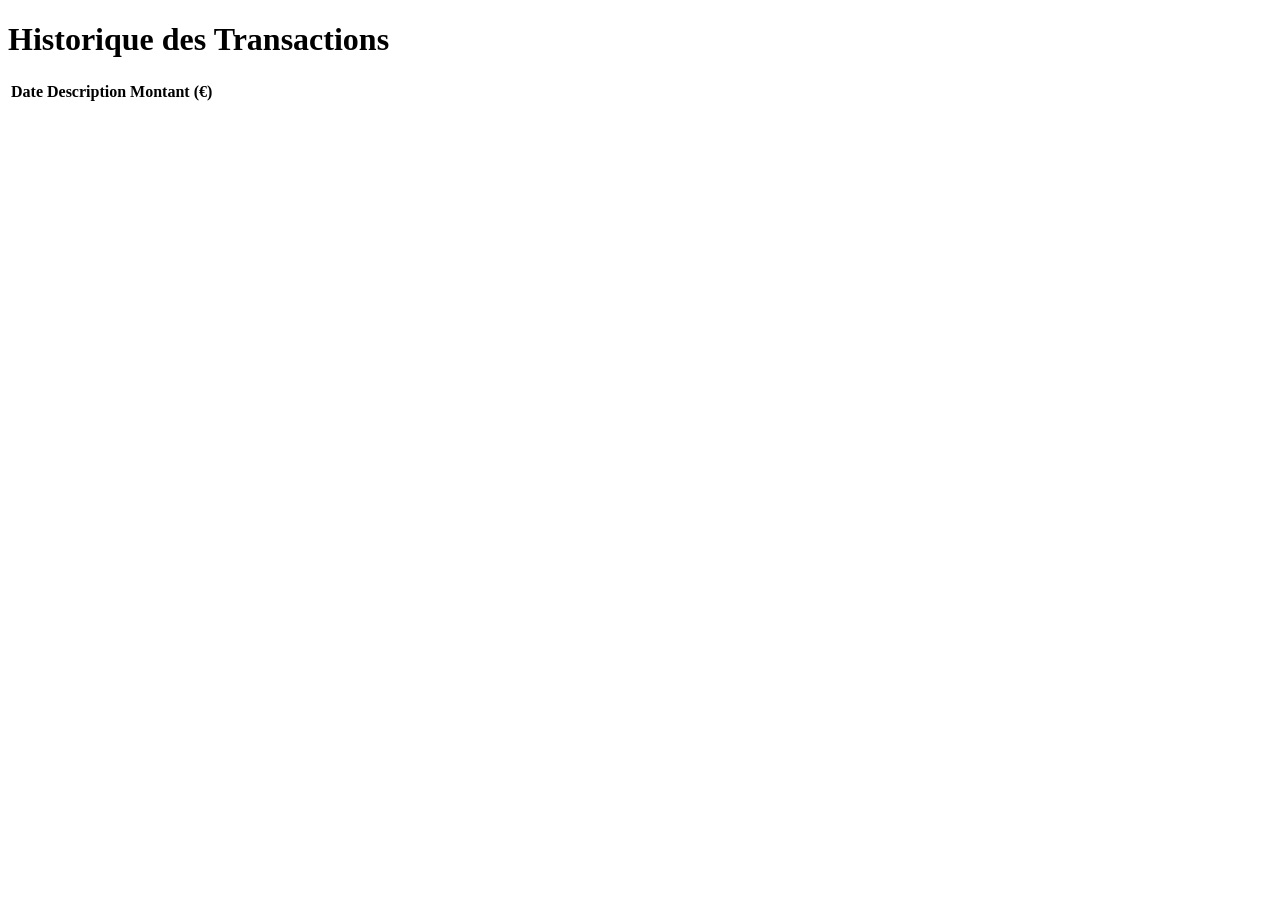
==== index.html @ 86a44eef "Create index.html" ====
<!DOCTYPE html>
<html lang="fr">
<head>
    <meta charset="UTF-8">
    <title>HelloAnto - ma banque personnel en ligne</title>
    <link rel="stylesheet" href="style.css">
</head>
<body>
    <h1>Historique des Transactions</h1>
    <table id="transaction-table">
        <thead>
            <tr>
                <th>Date</th>
                <th>Description</th>
                <th>Montant (€)</th>
            </tr>
        </thead>
        <tbody id="table-body"></tbody>
    </table>
    <script src="script.js"></script>
</body>
</html>
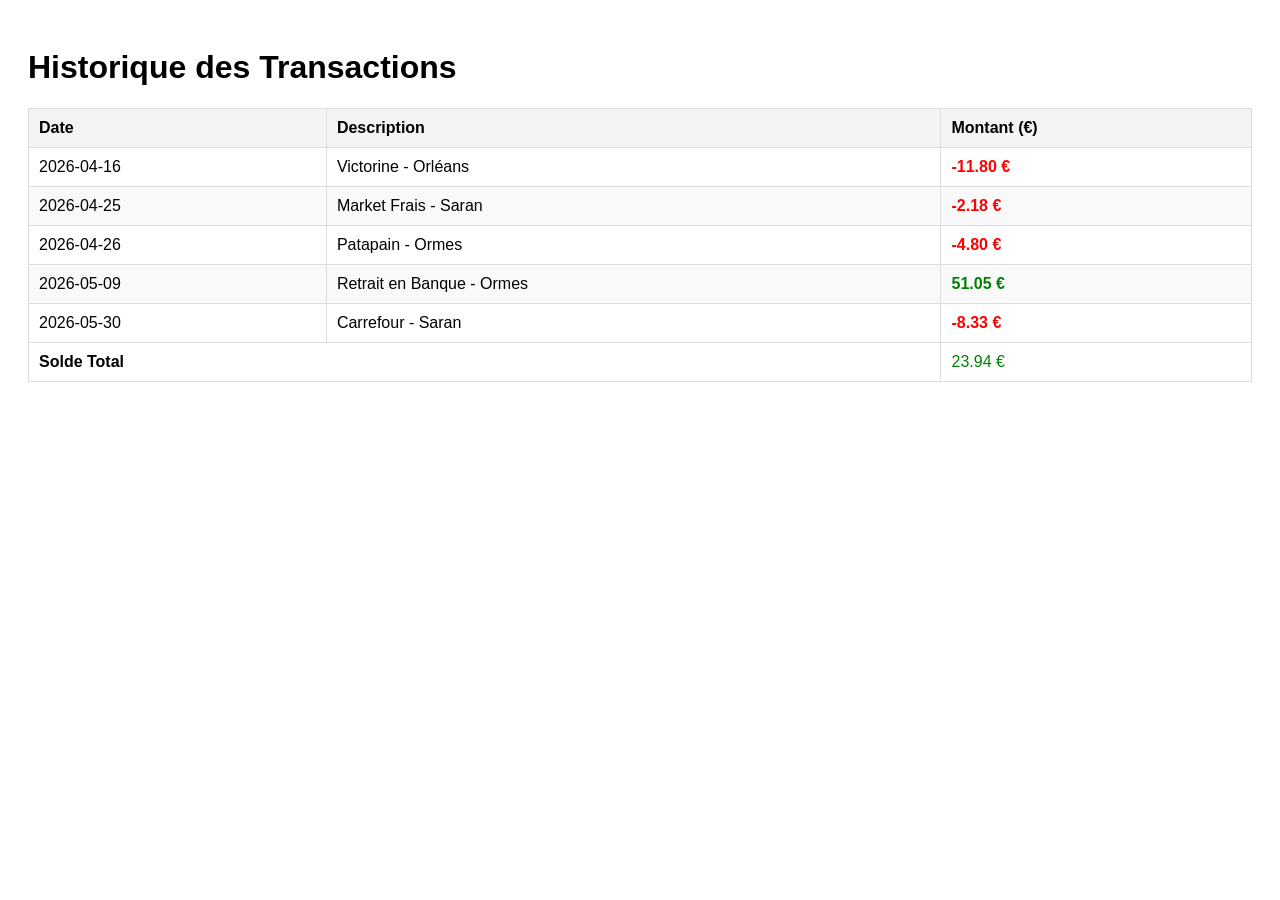
==== commit 259e0072: "Update index.html" ====
--- a/index.html
+++ b/index.html
@@ -2,11 +2,12 @@
 <html lang="fr">
 <head>
     <meta charset="UTF-8">
-    <title>HelloAnto - ma banque personnel en ligne</title>
+    <title>HelloAnto - ma banque personnelle en ligne</title>
     <link rel="stylesheet" href="style.css">
 </head>
 <body>
     <h1>Historique des Transactions</h1>
+    
     <table id="transaction-table">
         <thead>
             <tr>
@@ -15,8 +16,16 @@
                 <th>Montant (€)</th>
             </tr>
         </thead>
-        <tbody id="table-body"></tbody>
+        <tbody id="table-body">
+            </tbody>
+        <tfoot>
+            <tr id="total-row">
+                <td colspan="2"><strong>Solde Total</strong></td>
+                <td id="total-balance">0.00 €</td>
+            </tr>
+        </tfoot>
     </table>
+
     <script src="script.js"></script>
 </body>
 </html>
--- a/style.css
+++ b/style.css
@@ -0,0 +1,14 @@
+body { font-family: sans-serif; padding: 20px; }
+table { width: 100%; border-collapse: collapse; margin-top: 20px; }
+th, td { border: 1px solid #ddd; padding: 12px; text-align: left; }
+th { background-color: #f4f4f4; }
+tr:nth-child(even) { background-color: #f9f9f9; }
+.text-red { color: red; font-weight: bold; }
+.text-green { color: green; font-weight: bold; }
+
+/* Amélioration du design du tableau */
+#transaction-table { width: 100%; border-collapse: collapse; }
+#transaction-table th, #transaction-table td { 
+    border: 1px solid #ddd; 
+    padding: 10px; 
+}
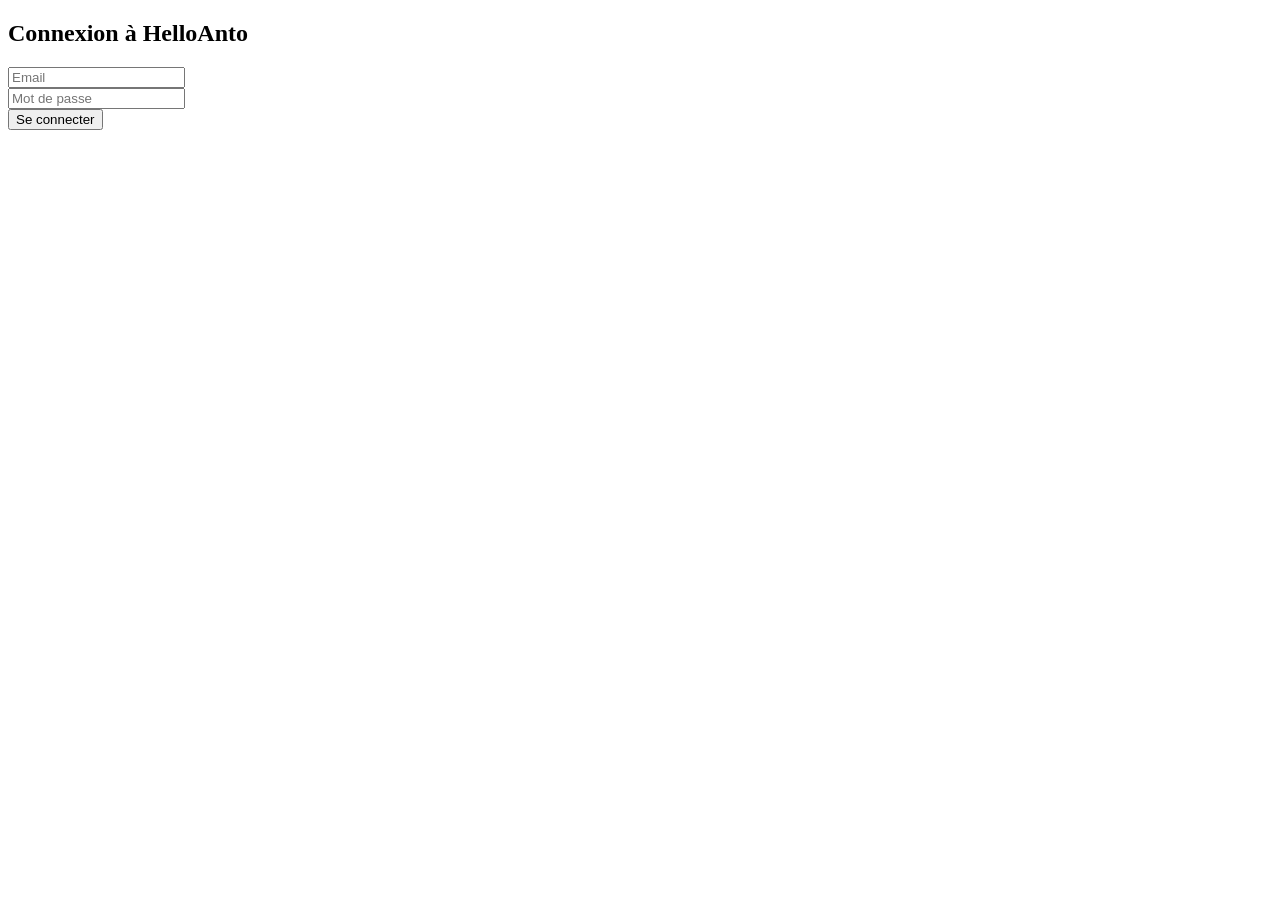
==== commit 19317fe1: "Update index.html" ====
--- a/index.html
+++ b/index.html
@@ -2,30 +2,25 @@
 <html lang="fr">
 <head>
     <meta charset="UTF-8">
-    <title>HelloAnto - ma banque personnelle en ligne</title>
-    <link rel="stylesheet" href="style.css">
+    <title>Connexion - HelloAnto</title>
 </head>
 <body>
-    <h1>Historique des Transactions</h1>
-    
-    <table id="transaction-table">
-        <thead>
-            <tr>
-                <th>Date</th>
-                <th>Description</th>
-                <th>Montant (€)</th>
-            </tr>
-        </thead>
-        <tbody id="table-body">
-            </tbody>
-        <tfoot>
-            <tr id="total-row">
-                <td colspan="2"><strong>Solde Total</strong></td>
-                <td id="total-balance">0.00 €</td>
-            </tr>
-        </tfoot>
-    </table>
+    <h2>Connexion à HelloAnto</h2>
+    <input type="email" id="email" placeholder="Email"><br>
+    <input type="password" id="pass" placeholder="Mot de passe"><br>
+    <button onclick="login()">Se connecter</button>
+    <p id="msg"></p>
 
-    <script src="script.js"></script>
+    <script>
+        function login() {
+            const email = document.getElementById('email').value;
+            const pass = document.getElementById('pass').value;
+            if(email === 'antoinengn45@gmail.com' && pass === 'antoine21') {
+                window.location.href = 'dashboard.html';
+            } else {
+                document.getElementById('msg').innerText = "Identifiants incorrects";
+            }
+        }
+    </script>
 </body>
 </html>
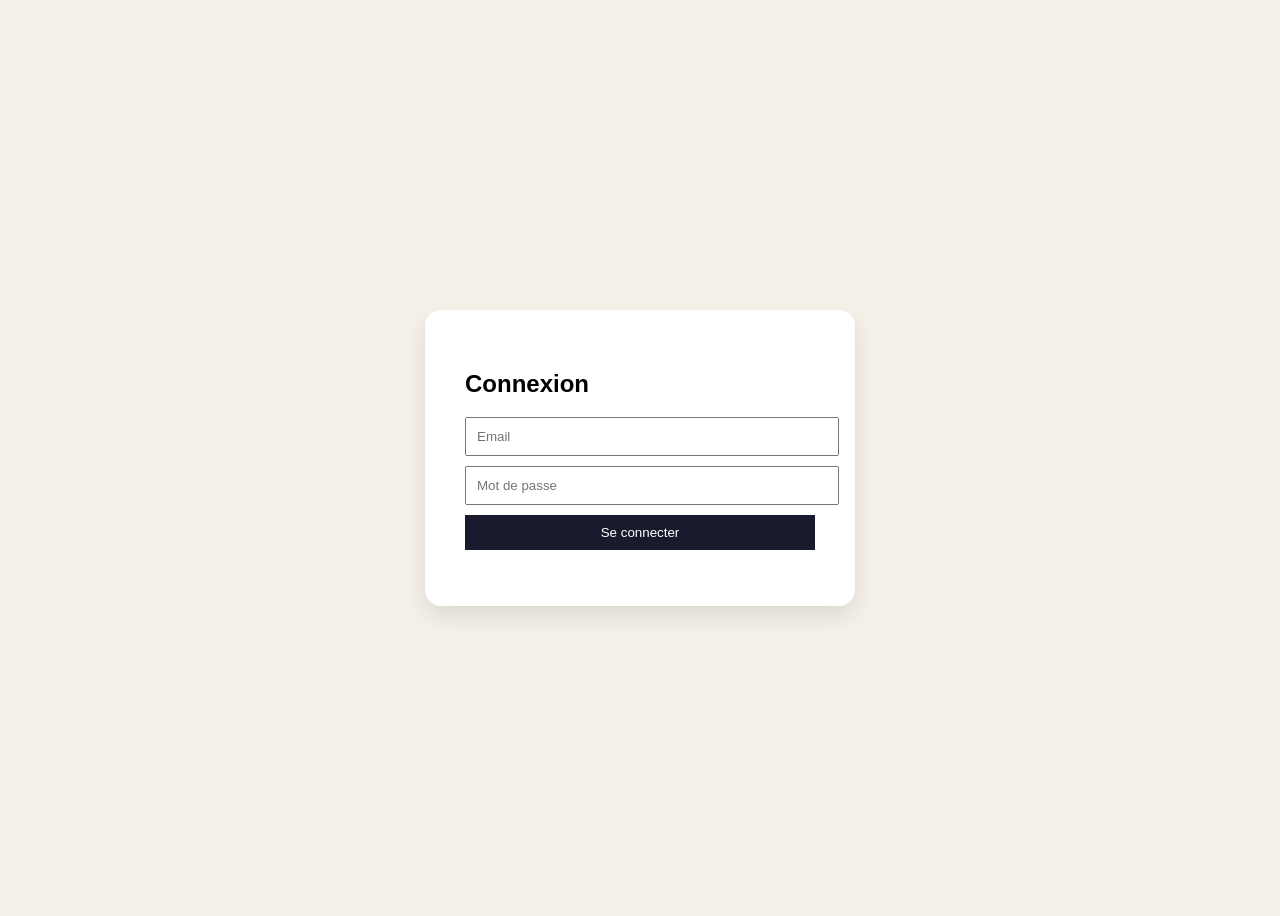
==== commit 06e04719: "Create index.html" ====
--- a/index.html
+++ b/index.html
@@ -1,26 +1,33 @@
 <!DOCTYPE html>
 <html lang="fr">
 <head>
-    <meta charset="UTF-8">
-    <title>Connexion - HelloAnto</title>
+  <meta charset="UTF-8">
+  <title>HelloAnto — Connexion</title>
+  <style>
+    body { min-height: 100vh; display: grid; place-items: center; background: #f5f0e8; font-family: sans-serif; }
+    .card { background: white; padding: 40px; border-radius: 16px; box-shadow: 0 10px 25px rgba(0,0,0,0.1); width: 350px; }
+    input { display: block; width: 100%; margin: 10px 0; padding: 10px; }
+    button { width: 100%; padding: 10px; background: #1a1a2e; color: white; border: none; cursor: pointer; }
+  </style>
 </head>
 <body>
-    <h2>Connexion à HelloAnto</h2>
-    <input type="email" id="email" placeholder="Email"><br>
-    <input type="password" id="pass" placeholder="Mot de passe"><br>
+  <div class="card">
+    <h2>Connexion</h2>
+    <input type="email" id="email" placeholder="Email">
+    <input type="password" id="pass" placeholder="Mot de passe">
     <button onclick="login()">Se connecter</button>
     <p id="msg"></p>
-
-    <script>
-        function login() {
-            const email = document.getElementById('email').value;
-            const pass = document.getElementById('pass').value;
-            if(email === 'antoinengn45@gmail.com' && pass === 'antoine21') {
-                window.location.href = 'dashboard.html';
-            } else {
-                document.getElementById('msg').innerText = "Identifiants incorrects";
-            }
-        }
-    </script>
+  </div>
+  <script>
+    function login() {
+      if(document.getElementById('email').value === 'antoinengn45@gmail.com' && 
+         document.getElementById('pass').value === 'antoine21') {
+        sessionStorage.setItem('isLoggedIn', 'true');
+        window.location.href = 'dashboard.html';
+      } else {
+        document.getElementById('msg').textContent = "Identifiants incorrects";
+      }
+    }
+  </script>
 </body>
 </html>
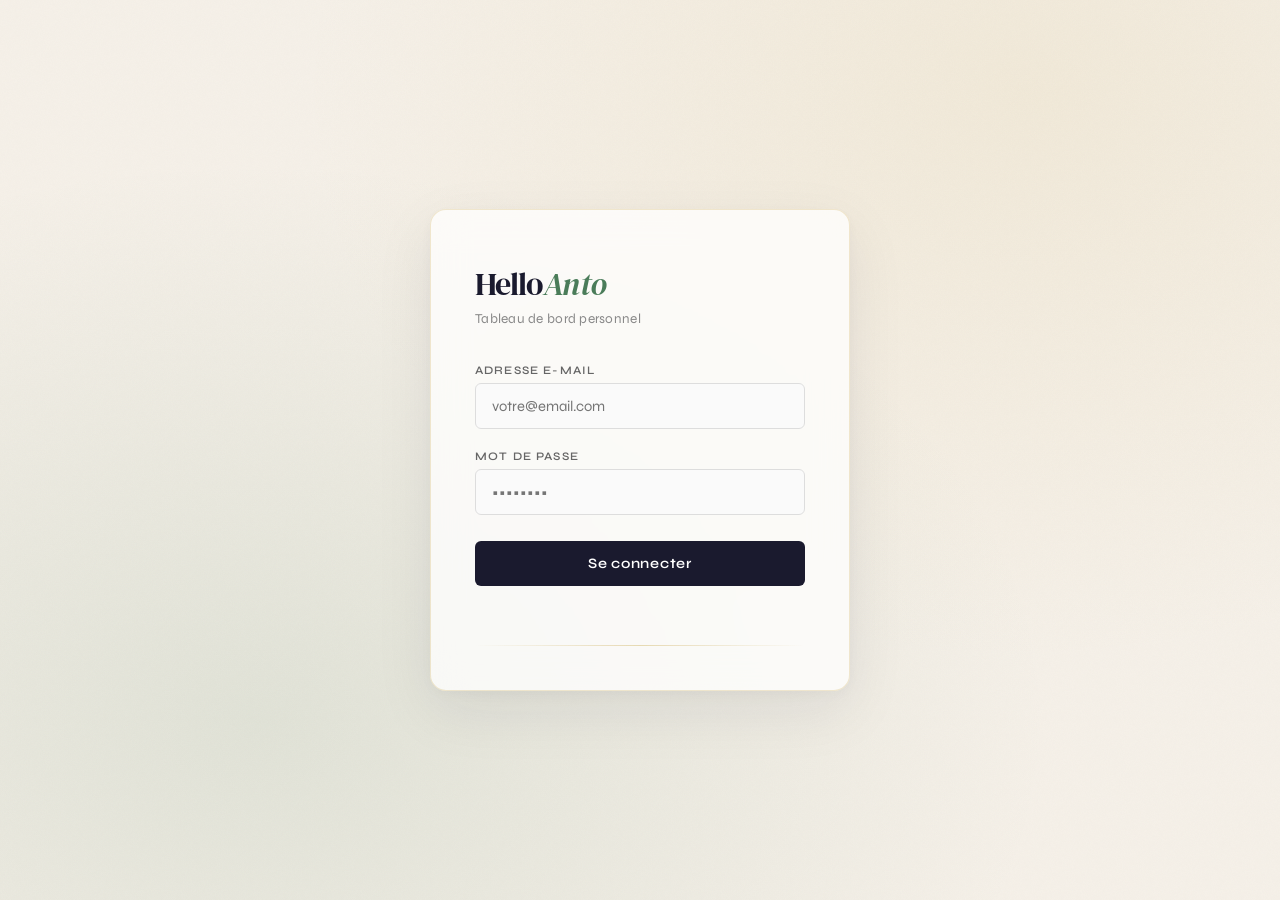
==== commit 95a824fd: "Update index.html" ====
--- a/index.html
+++ b/index.html
@@ -2,31 +2,697 @@
 <html lang="fr">
 <head>
   <meta charset="UTF-8">
-  <title>HelloAnto — Connexion</title>
+  <meta name="viewport" content="width=device-width, initial-scale=1.0">
+  <title>HelloAnto</title>
+  <link rel="preconnect" href="https://fonts.googleapis.com">
+  <link href="https://fonts.googleapis.com/css2?family=Syne:wght@400;500;600;700;800&family=DM+Serif+Display:ital@0;1&family=IBM+Plex+Mono:wght@400;500&display=swap" rel="stylesheet">
   <style>
-    body { min-height: 100vh; display: grid; place-items: center; background: #f5f0e8; font-family: sans-serif; }
-    .card { background: white; padding: 40px; border-radius: 16px; box-shadow: 0 10px 25px rgba(0,0,0,0.1); width: 350px; }
-    input { display: block; width: 100%; margin: 10px 0; padding: 10px; }
-    button { width: 100%; padding: 10px; background: #1a1a2e; color: white; border: none; cursor: pointer; }
+    /* ════════════════════════════════════════════
+       BASE
+    ════════════════════════════════════════════ */
+    *, *::before, *::after { box-sizing: border-box; margin: 0; padding: 0; }
+
+    :root {
+      /* Login */
+      --cream:      #f5f0e8;
+      --ink:        #1a1a2e;
+      --sage:       #4a7c59;
+      --gold-light: #c9a84c;
+      --error:      #c0392b;
+      /* Dashboard */
+      --bg:         #0f0f11;
+      --surface:    #17171b;
+      --surface-2:  #1e1e24;
+      --border:     rgba(255,255,255,.07);
+      --border-h:   rgba(255,255,255,.13);
+      --text:       #e8e8f0;
+      --muted:      #6b6b80;
+      --gold:       #d4a843;
+      --red:        #e05c5c;
+      --red-pale:   rgba(224,92,92,.10);
+      --green:      #4caf7d;
+      --green-pale: rgba(76,175,125,.10);
+      --radius:     10px;
+    }
+
+    body { font-family: 'Syne', sans-serif; }
+
+    /* ════════════════════════════════════════════
+       PAGES — affichage
+    ════════════════════════════════════════════ */
+    #page-login     { display: flex; }
+    #page-dashboard { display: none; }
+
+    /* ════════════════════════════════════════════
+       PAGE LOGIN
+    ════════════════════════════════════════════ */
+    #page-login {
+      min-height: 100vh;
+      align-items: center;
+      justify-content: center;
+      background-color: var(--cream);
+      background-image:
+        radial-gradient(ellipse at 20% 80%, rgba(74,124,89,.12) 0%, transparent 55%),
+        radial-gradient(ellipse at 80% 10%, rgba(201,168,76,.10) 0%, transparent 50%);
+      padding: 24px;
+    }
+    #page-login::before {
+      content: '';
+      position: fixed; inset: 0; pointer-events: none; z-index: 0;
+      background-image: url("data:image/svg+xml,%3Csvg viewBox='0 0 200 200' xmlns='http://www.w3.org/2000/svg'%3E%3Cfilter id='n'%3E%3CfeTurbulence type='fractalNoise' baseFrequency='.85' numOctaves='4' stitchTiles='stitch'/%3E%3C/filter%3E%3Crect width='100%25' height='100%25' filter='url(%23n)' opacity='.04'/%3E%3C/svg%3E");
+      background-size: 180px; opacity: .6;
+    }
+
+    .login-card {
+      position: relative; z-index: 1;
+      width: min(420px, 100%);
+      background: rgba(255,255,255,.75);
+      backdrop-filter: blur(18px);
+      border: 1px solid rgba(201,168,76,.25);
+      border-radius: 16px;
+      padding: 52px 44px 44px;
+      box-shadow: 0 20px 60px rgba(26,26,46,.08), 0 4px 16px rgba(26,26,46,.04);
+      animation: rise .55s cubic-bezier(.22,1,.36,1) both;
+    }
+    @keyframes rise {
+      from { opacity:0; transform: translateY(24px); }
+      to   { opacity:1; transform: translateY(0); }
+    }
+
+    .login-brand {
+      font-family: 'DM Serif Display', serif;
+      font-size: 2rem; color: var(--ink); letter-spacing: -.02em; margin-bottom: 4px;
+    }
+    .login-brand em { font-style: italic; color: var(--sage); }
+    .login-sub { font-size: .85rem; color: #888; font-weight: 400; margin-bottom: 36px; letter-spacing: .02em; }
+
+    .login-label {
+      display: block; font-family: 'Syne', sans-serif;
+      font-size: .72rem; font-weight: 600; letter-spacing: .1em;
+      text-transform: uppercase; color: #666; margin-bottom: 6px;
+    }
+    .login-input {
+      display: block; width: 100%; padding: 13px 16px;
+      border: 1.5px solid #ddd; border-radius: 6px;
+      font-family: 'Syne', sans-serif; font-size: .92rem;
+      background: #fafafa; color: var(--ink);
+      transition: border-color .2s, box-shadow .2s; outline: none; margin-bottom: 20px;
+    }
+    .login-input:focus {
+      border-color: var(--sage); box-shadow: 0 0 0 3px rgba(74,124,89,.12); background: #fff;
+    }
+
+    .login-btn {
+      width: 100%; padding: 14px; margin-top: 6px;
+      background: var(--ink); color: #fff;
+      font-family: 'Syne', sans-serif; font-size: .9rem; font-weight: 600;
+      letter-spacing: .05em; border: none; border-radius: 6px;
+      cursor: pointer; transition: background .2s, transform .15s;
+    }
+    .login-btn:hover  { background: #2e2e50; }
+    .login-btn:active { transform: scale(.98); }
+
+    #login-msg { margin-top: 14px; font-size: .85rem; min-height: 1.2em; text-align: center; }
+
+    .login-divider {
+      height: 1px;
+      background: linear-gradient(to right, transparent, rgba(201,168,76,.4), transparent);
+      margin: 28px 0 0;
+    }
+
+    /* ════════════════════════════════════════════
+       PAGE DASHBOARD
+    ════════════════════════════════════════════ */
+    #page-dashboard {
+      min-height: 100vh;
+      background-color: var(--bg);
+      background-image:
+        radial-gradient(ellipse 80% 50% at 10% 0%, rgba(212,168,67,.06) 0%, transparent 60%),
+        radial-gradient(ellipse 60% 40% at 90% 100%, rgba(76,175,125,.05) 0%, transparent 55%);
+      color: var(--text);
+      padding: 40px 24px 80px;
+    }
+    #page-dashboard::after {
+      content: '';
+      position: fixed; inset: 0; pointer-events: none; z-index: 0;
+      background-image: url("data:image/svg+xml,%3Csvg viewBox='0 0 256 256' xmlns='http://www.w3.org/2000/svg'%3E%3Cfilter id='n'%3E%3CfeTurbulence type='fractalNoise' baseFrequency='.9' numOctaves='4' stitchTiles='stitch'/%3E%3C/filter%3E%3Crect width='100%25' height='100%25' filter='url(%23n)' opacity='.035'/%3E%3C/svg%3E");
+      background-size: 180px;
+    }
+
+    .dash-wrapper { max-width: 900px; margin: 0 auto; position: relative; z-index: 1; }
+
+    /* Header */
+    .dash-header {
+      display: flex; align-items: center; justify-content: space-between;
+      flex-wrap: wrap; gap: 16px; margin-bottom: 48px;
+      animation: fadeUp .5s cubic-bezier(.22,1,.36,1) both;
+    }
+    .dash-brand { font-size: 1.75rem; font-weight: 800; letter-spacing: -.03em; color: var(--text); }
+    .dash-brand em { font-style: normal; color: var(--gold); }
+    .dash-header-right { display: flex; align-items: center; gap: 12px; flex-wrap: wrap; }
+    .date-pill {
+      font-size: .7rem; font-weight: 500; letter-spacing: .1em; text-transform: uppercase;
+      color: var(--muted); background: var(--surface); border: 1px solid var(--border);
+      border-radius: 99px; padding: 7px 16px;
+    }
+    .logout-btn {
+      font-family: 'Syne', sans-serif; font-size: .7rem; font-weight: 600;
+      letter-spacing: .08em; text-transform: uppercase; color: var(--muted);
+      background: none; border: 1px solid var(--border); border-radius: 99px;
+      padding: 7px 16px; cursor: pointer; transition: color .2s, border-color .2s;
+    }
+    .logout-btn:hover { color: var(--red); border-color: rgba(224,92,92,.3); }
+
+    /* KPI */
+    .summary {
+      display: grid; grid-template-columns: repeat(4,1fr);
+      gap: 12px; margin-bottom: 28px;
+      animation: fadeUp .5s .07s cubic-bezier(.22,1,.36,1) both;
+    }
+    @media (max-width: 640px) { .summary { grid-template-columns: repeat(2,1fr); } }
+    .kpi {
+      background: var(--surface); border: 1px solid var(--border);
+      border-radius: var(--radius); padding: 20px 20px 18px;
+      position: relative; overflow: hidden; transition: border-color .2s;
+    }
+    .kpi:hover { border-color: var(--border-h); }
+    .kpi::before {
+      content: ''; position: absolute; top: 0; left: 0; right: 0;
+      height: 2px; border-radius: 2px 2px 0 0;
+      background: var(--accent, var(--gold)); opacity: .6;
+    }
+    .kpi.k-debit  { --accent: var(--red); }
+    .kpi.k-credit { --accent: var(--green); }
+    .kpi.k-count  { --accent: var(--muted); }
+    .kpi-label {
+      font-size: .65rem; font-weight: 600; letter-spacing: .12em;
+      text-transform: uppercase; color: var(--muted); margin-bottom: 10px;
+    }
+    .kpi-value {
+      font-family: 'IBM Plex Mono', monospace; font-size: 1.3rem; font-weight: 500; white-space: nowrap;
+    }
+    .kpi-value.gold  { color: var(--gold); }
+    .kpi-value.red   { color: var(--red); }
+    .kpi-value.green { color: var(--green); }
+
+    /* Panel */
+    .panel {
+      background: var(--surface); border: 1px solid var(--border);
+      border-radius: 14px; overflow: hidden;
+      animation: fadeUp .5s .14s cubic-bezier(.22,1,.36,1) both;
+    }
+    .panel-header {
+      padding: 20px 28px; border-bottom: 1px solid var(--border);
+      display: flex; align-items: center; justify-content: space-between;
+    }
+    .panel-title { font-size: .85rem; font-weight: 700; letter-spacing: .06em; text-transform: uppercase; }
+    .panel-header-right { display: flex; align-items: center; gap: 10px; }
+    .tx-pill {
+      font-size: .68rem; font-weight: 600; letter-spacing: .08em; text-transform: uppercase;
+      color: var(--muted); background: var(--surface-2); border: 1px solid var(--border);
+      border-radius: 99px; padding: 4px 12px;
+    }
+    .add-btn {
+      font-family: 'Syne', sans-serif; font-size: .7rem; font-weight: 700;
+      letter-spacing: .08em; text-transform: uppercase;
+      color: var(--bg); background: var(--gold); border: none; border-radius: 8px;
+      padding: 7px 16px; cursor: pointer;
+      display: flex; align-items: center; gap: 7px;
+      transition: opacity .2s, transform .15s;
+    }
+    .add-btn:hover  { opacity: .88; }
+    .add-btn:active { transform: scale(.97); }
+
+    /* Table */
+    table { width: 100%; border-collapse: collapse; }
+    thead th {
+      padding: 12px 24px; text-align: left;
+      font-size: .62rem; font-weight: 600; letter-spacing: .12em; text-transform: uppercase;
+      color: var(--muted); background: var(--surface-2); border-bottom: 1px solid var(--border);
+    }
+    thead th:last-child { text-align: right; }
+    tbody tr { border-bottom: 1px solid var(--border); transition: background .15s; }
+    tbody tr:last-child { border-bottom: none; }
+    tbody tr:hover { background: var(--surface-2); }
+    td { padding: 16px 24px; vertical-align: middle; }
+    .td-date { font-family: 'IBM Plex Mono', monospace; font-size: .78rem; color: var(--muted); white-space: nowrap; }
+    .td-desc { font-size: .88rem; font-weight: 600; }
+    .badge {
+      display: inline-flex; align-items: center; gap: 6px;
+      font-size: .65rem; font-weight: 700; letter-spacing: .1em; text-transform: uppercase;
+      padding: 4px 11px 4px 8px; border-radius: 6px;
+    }
+    .badge-dot { width: 5px; height: 5px; border-radius: 50%; flex-shrink: 0; }
+    .badge.debit  { background: var(--red-pale);   color: var(--red); }
+    .badge.debit  .badge-dot { background: var(--red); }
+    .badge.credit { background: var(--green-pale); color: var(--green); }
+    .badge.credit .badge-dot { background: var(--green); }
+    .td-amount { font-family: 'IBM Plex Mono', monospace; font-size: .9rem; font-weight: 500; text-align: right; white-space: nowrap; }
+    .td-amount.debit  { color: var(--red); }
+    .td-amount.credit { color: var(--green); }
+    .del-btn {
+      background: none; border: none; cursor: pointer; color: var(--muted);
+      padding: 4px; border-radius: 6px; transition: color .15s, background .15s; line-height: 0;
+    }
+    .del-btn:hover { color: var(--red); background: var(--red-pale); }
+    tfoot tr { background: var(--surface-2); border-top: 1px solid var(--border-h); }
+    tfoot td { padding: 18px 24px; }
+    .tfoot-label { font-size: .65rem; font-weight: 700; letter-spacing: .12em; text-transform: uppercase; color: var(--muted); }
+    #total-balance { font-family: 'IBM Plex Mono', monospace; font-size: 1.1rem; font-weight: 500; text-align: right; }
+
+    /* Modal */
+    .modal-overlay {
+      position: fixed; inset: 0; z-index: 100;
+      background: rgba(0,0,0,.65); backdrop-filter: blur(6px);
+      display: flex; align-items: center; justify-content: center; padding: 24px;
+      opacity: 0; pointer-events: none; transition: opacity .25s;
+    }
+    .modal-overlay.open { opacity: 1; pointer-events: all; }
+    .modal {
+      background: var(--surface); border: 1px solid var(--border-h); border-radius: 16px;
+      width: min(460px, 100%); padding: 36px 32px 32px;
+      box-shadow: 0 32px 80px rgba(0,0,0,.5);
+      transform: translateY(20px) scale(.97); transition: transform .28s cubic-bezier(.22,1,.36,1);
+    }
+    .modal-overlay.open .modal { transform: translateY(0) scale(1); }
+    .modal-title {
+      font-size: 1rem; font-weight: 700; letter-spacing: .04em; text-transform: uppercase;
+      margin-bottom: 28px; display: flex; align-items: center; justify-content: space-between;
+    }
+    .modal-close {
+      background: none; border: none; cursor: pointer; color: var(--muted);
+      line-height: 0; padding: 4px; border-radius: 6px; transition: color .15s, background .15s;
+    }
+    .modal-close:hover { color: var(--text); background: var(--surface-2); }
+    .type-toggle { display: grid; grid-template-columns: 1fr 1fr; gap: 8px; margin-bottom: 20px; }
+    .type-btn {
+      font-family: 'Syne', sans-serif; font-size: .75rem; font-weight: 700;
+      letter-spacing: .08em; text-transform: uppercase; padding: 11px; border-radius: 8px;
+      cursor: pointer; border: 1.5px solid var(--border); background: var(--surface-2);
+      color: var(--muted); transition: all .18s;
+    }
+    .type-btn.active-debit  { background: var(--red-pale);   color: var(--red);   border-color: rgba(224,92,92,.35); }
+    .type-btn.active-credit { background: var(--green-pale); color: var(--green); border-color: rgba(76,175,125,.35); }
+    .field { margin-bottom: 16px; }
+    .field label {
+      display: block; font-size: .65rem; font-weight: 700; letter-spacing: .12em;
+      text-transform: uppercase; color: var(--muted); margin-bottom: 7px;
+    }
+    .field input {
+      width: 100%; background: var(--surface-2); border: 1.5px solid var(--border);
+      border-radius: 8px; color: var(--text); font-family: 'Syne', sans-serif;
+      font-size: .9rem; padding: 11px 14px; outline: none; transition: border-color .18s, box-shadow .18s;
+    }
+    .field input:focus { border-color: var(--gold); box-shadow: 0 0 0 3px rgba(212,168,67,.12); }
+    .field input[type="number"] { font-family: 'IBM Plex Mono', monospace; }
+    .field input::placeholder { color: var(--muted); }
+    .modal-actions { display: flex; gap: 10px; margin-top: 24px; }
+    .btn-cancel {
+      flex: 1; font-family: 'Syne', sans-serif; font-size: .78rem; font-weight: 600;
+      letter-spacing: .06em; text-transform: uppercase; background: none;
+      border: 1px solid var(--border); color: var(--muted); border-radius: 8px;
+      padding: 12px; cursor: pointer; transition: border-color .15s, color .15s;
+    }
+    .btn-cancel:hover { border-color: var(--border-h); color: var(--text); }
+    .btn-confirm {
+      flex: 2; font-family: 'Syne', sans-serif; font-size: .78rem; font-weight: 700;
+      letter-spacing: .06em; text-transform: uppercase; background: var(--gold);
+      border: none; color: var(--bg); border-radius: 8px; padding: 12px;
+      cursor: pointer; transition: opacity .15s, transform .12s;
+    }
+    .btn-confirm:hover  { opacity: .88; }
+    .btn-confirm:active { transform: scale(.98); }
+
+    /* Toast */
+    .toast {
+      position: fixed; bottom: 28px; left: 50%; transform: translateX(-50%) translateY(16px);
+      background: var(--surface); border: 1px solid var(--border-h);
+      border-radius: 99px; padding: 10px 22px; font-size: .78rem; font-weight: 600;
+      letter-spacing: .04em; color: var(--green); box-shadow: 0 8px 32px rgba(0,0,0,.4);
+      opacity: 0; pointer-events: none; z-index: 200; transition: opacity .25s, transform .25s; white-space: nowrap;
+    }
+    .toast.show { opacity: 1; transform: translateX(-50%) translateY(0); }
+
+    /* Animations */
+    @keyframes fadeUp {
+      from { opacity: 0; transform: translateY(16px); }
+      to   { opacity: 1; transform: translateY(0); }
+    }
+    @keyframes rowIn {
+      from { opacity: 0; transform: translateX(-10px); }
+      to   { opacity: 1; transform: translateX(0); }
+    }
+    @keyframes shakeX {
+      0%,100% { transform: translateX(0); }
+      20%,60% { transform: translateX(-5px); }
+      40%,80% { transform: translateX(5px); }
+    }
   </style>
 </head>
 <body>
-  <div class="card">
-    <h2>Connexion</h2>
-    <input type="email" id="email" placeholder="Email">
-    <input type="password" id="pass" placeholder="Mot de passe">
-    <button onclick="login()">Se connecter</button>
-    <p id="msg"></p>
+
+  <!-- ══════════════════════════════
+       PAGE LOGIN
+  ══════════════════════════════ -->
+  <div id="page-login">
+    <div class="login-card">
+      <div class="login-brand">Hello<em>Anto</em></div>
+      <div class="login-sub">Tableau de bord personnel</div>
+
+      <label class="login-label" for="email">Adresse e-mail</label>
+      <input class="login-input" type="email" id="email" placeholder="votre@email.com" autocomplete="email">
+
+      <label class="login-label" for="pass">Mot de passe</label>
+      <input class="login-input" type="password" id="pass" placeholder="••••••••" autocomplete="current-password">
+
+      <button class="login-btn" onclick="login()">Se connecter</button>
+      <p id="login-msg"></p>
+      <div class="login-divider"></div>
+    </div>
   </div>
+
+  <!-- ══════════════════════════════
+       PAGE DASHBOARD
+  ══════════════════════════════ -->
+  <div id="page-dashboard">
+    <div class="dash-wrapper">
+
+      <header class="dash-header">
+        <div class="dash-brand">Hello<em>Anto</em></div>
+        <div class="dash-header-right">
+          <div class="date-pill" id="today-date">—</div>
+          <button class="logout-btn" onclick="logout()">Déconnexion</button>
+        </div>
+      </header>
+
+      <div class="summary">
+        <div class="kpi k-balance">
+          <div class="kpi-label">Solde final</div>
+          <div class="kpi-value gold" id="summary-balance">—</div>
+        </div>
+        <div class="kpi k-debit">
+          <div class="kpi-label">Débits</div>
+          <div class="kpi-value red" id="summary-debits">—</div>
+        </div>
+        <div class="kpi k-credit">
+          <div class="kpi-label">Crédits</div>
+          <div class="kpi-value green" id="summary-credits">—</div>
+        </div>
+        <div class="kpi k-count">
+          <div class="kpi-label">Opérations</div>
+          <div class="kpi-value" id="summary-count">—</div>
+        </div>
+      </div>
+
+      <div class="panel">
+        <div class="panel-header">
+          <span class="panel-title">Transactions</span>
+          <div class="panel-header-right">
+            <span class="tx-pill" id="tx-count">—</span>
+            <button class="add-btn" onclick="openModal()">
+              <svg width="12" height="12" viewBox="0 0 12 12" fill="none">
+                <path d="M6 1v10M1 6h10" stroke="currentColor" stroke-width="2" stroke-linecap="round"/>
+              </svg>
+              Ajouter
+            </button>
+          </div>
+        </div>
+        <table>
+          <thead>
+            <tr>
+              <th>Date</th>
+              <th>Description</th>
+              <th>Type</th>
+              <th>Montant</th>
+              <th></th>
+            </tr>
+          </thead>
+          <tbody id="table-body"></tbody>
+          <tfoot>
+            <tr>
+              <td colspan="4" class="tfoot-label">Solde final</td>
+              <td id="total-balance">—</td>
+            </tr>
+          </tfoot>
+        </table>
+      </div>
+
+    </div>
+  </div>
+
+  <!-- Modal ajout transaction -->
+  <div class="modal-overlay" id="modal-overlay">
+    <div class="modal">
+      <div class="modal-title">
+        Nouvelle transaction
+        <button class="modal-close" onclick="closeModal()">
+          <svg width="18" height="18" viewBox="0 0 18 18" fill="none">
+            <path d="M3 3l12 12M15 3L3 15" stroke="currentColor" stroke-width="1.8" stroke-linecap="round"/>
+          </svg>
+        </button>
+      </div>
+      <div class="type-toggle">
+        <button class="type-btn active-debit" id="btn-debit"  onclick="setType('Débité')">⬇ Débité</button>
+        <button class="type-btn"              id="btn-credit" onclick="setType('Crédité')">⬆ Crédité</button>
+      </div>
+      <div class="field">
+        <label for="inp-desc">Description</label>
+        <input type="text" id="inp-desc" placeholder="Ex : Carrefour - Saran" autocomplete="off">
+      </div>
+      <div class="field">
+        <label for="inp-montant">Montant (€)</label>
+        <input type="number" id="inp-montant" placeholder="0.00" min="0.01" step="0.01">
+      </div>
+      <div class="field">
+        <label for="inp-date">Date</label>
+        <input type="date" id="inp-date">
+      </div>
+      <div class="modal-actions">
+        <button class="btn-cancel"  onclick="closeModal()">Annuler</button>
+        <button class="btn-confirm" onclick="addTransaction()">Confirmer</button>
+      </div>
+    </div>
+  </div>
+
+  <div class="toast" id="toast"></div>
+
   <script>
+    /* ── Comptes autorisés ─────────────────────────────── */
+    const COMPTES = [
+      { email: 'antoinengn45@gmail.com',    pass: 'antoine21' },
+      { email: 'thingochan45140@gmail.com', pass: 'han86'     },
+    ];
+
+    /* ── Données par défaut ────────────────────────────── */
+    const DEFAULT_TRANSACTIONS = [
+      { date: '2026-04-16', description: 'Victorine - Orléans',  type: 'Débité',  montant: 11.80 },
+      { date: '2026-04-25', description: 'Market Frais - Saran',  type: 'Débité',  montant: 2.18  },
+      { date: '2026-04-26', description: 'Patapain - Ormes',      type: 'Débité',  montant: 4.80  },
+      { date: '2026-05-09', description: 'Retrait en Banque',     type: 'Crédité', montant: 51.05 },
+      { date: '2026-05-30', description: 'Carrefour - Saran',     type: 'Débité',  montant: 8.33  },
+    ];
+
+    const STORAGE_KEY = 'hellanto_transactions';
+
+    /* ── Helpers ───────────────────────────────────────── */
+    const fmt = n =>
+      n.toLocaleString('fr-FR', { minimumFractionDigits: 2, maximumFractionDigits: 2 }) + ' €';
+
+    const fmtDate = iso => {
+      const [y, m, d] = iso.split('-');
+      return new Date(+y, +m - 1, +d)
+        .toLocaleDateString('fr-FR', { day: '2-digit', month: 'short', year: 'numeric' });
+    };
+
+    /* ── Auth ──────────────────────────────────────────── */
     function login() {
-      if(document.getElementById('email').value === 'antoinengn45@gmail.com' && 
-         document.getElementById('pass').value === 'antoine21') {
+      const email = document.getElementById('email').value.trim().toLowerCase();
+      const pass  = document.getElementById('pass').value;
+      const msg   = document.getElementById('login-msg');
+
+      const ok = COMPTES.some(c => c.email === email && c.pass === pass);
+
+      if (ok) {
         sessionStorage.setItem('isLoggedIn', 'true');
-        window.location.href = 'dashboard.html';
+        msg.style.color = '#4caf7d';
+        msg.textContent = 'Connexion réussie…';
+        setTimeout(showDashboard, 500);
       } else {
-        document.getElementById('msg').textContent = "Identifiants incorrects";
+        msg.style.color = 'var(--error)';
+        msg.textContent = 'Identifiants incorrects, veuillez réessayer.';
+        document.getElementById('pass').value = '';
+        document.getElementById('pass').focus();
       }
+    }
+
+    function logout() {
+      sessionStorage.removeItem('isLoggedIn');
+      document.getElementById('page-dashboard').style.display = 'none';
+      document.getElementById('page-login').style.display     = 'flex';
+      document.getElementById('email').value = '';
+      document.getElementById('pass').value  = '';
+      document.getElementById('login-msg').textContent = '';
+    }
+
+    /* ── Navigation ────────────────────────────────────── */
+    function showDashboard() {
+      document.getElementById('page-login').style.display     = 'none';
+      document.getElementById('page-dashboard').style.display = 'block';
+      initDashboard();
+    }
+
+    /* ── Dashboard ─────────────────────────────────────── */
+    let transactions = [];
+
+    function initDashboard() {
+      // Charger localStorage ou données par défaut
+      try {
+        const raw = localStorage.getItem(STORAGE_KEY);
+        transactions = raw ? JSON.parse(raw) : [...DEFAULT_TRANSACTIONS];
+      } catch { transactions = [...DEFAULT_TRANSACTIONS]; }
+
+      document.getElementById('today-date').textContent =
+        new Date().toLocaleDateString('fr-FR', { weekday: 'long', day: 'numeric', month: 'long', year: 'numeric' });
+
+      render();
+    }
+
+    function save() {
+      localStorage.setItem(STORAGE_KEY, JSON.stringify(transactions));
+    }
+
+    function render() {
+      const tbody = document.getElementById('table-body');
+      tbody.innerHTML = '';
+      let total = 0, totalDebits = 0, totalCredits = 0;
+
+      transactions.forEach((item, i) => {
+        const isDebit = item.type === 'Débité';
+        const montant = parseFloat(item.montant);
+        if (isDebit) { total -= montant; totalDebits += montant; }
+        else         { total += montant; totalCredits += montant; }
+
+        const tr = document.createElement('tr');
+        tr.style.animation = `rowIn .35s ${.05 + i * .04}s cubic-bezier(.22,1,.36,1) both`;
+        tr.innerHTML = `
+          <td class="td-date">${fmtDate(item.date)}</td>
+          <td class="td-desc">${item.description}</td>
+          <td><span class="badge ${isDebit ? 'debit' : 'credit'}"><span class="badge-dot"></span>${item.type}</span></td>
+          <td class="td-amount ${isDebit ? 'debit' : 'credit'}">${isDebit ? '−' : '+'} ${fmt(montant)}</td>
+          <td style="text-align:right">
+            <button class="del-btn" onclick="deleteTransaction(${i})" title="Supprimer">
+              <svg width="15" height="15" viewBox="0 0 15 15" fill="none">
+                <path d="M2 4h11M6 4V2.5a.5.5 0 01.5-.5h2a.5.5 0 01.5.5V4M5 4l.5 8M10 4l-.5 8"
+                  stroke="currentColor" stroke-width="1.4" stroke-linecap="round"/>
+              </svg>
+            </button>
+          </td>`;
+        tbody.appendChild(tr);
+      });
+
+      const balEl = document.getElementById('summary-balance');
+      balEl.textContent = (total < 0 ? '− ' : '') + fmt(Math.abs(total));
+      balEl.className   = 'kpi-value ' + (total < 0 ? 'red' : 'gold');
+
+      document.getElementById('summary-debits').textContent  = '− ' + fmt(totalDebits);
+      document.getElementById('summary-credits').textContent = '+ ' + fmt(totalCredits);
+      document.getElementById('summary-count').textContent   = transactions.length;
+      document.getElementById('tx-count').textContent =
+        transactions.length + ' opération' + (transactions.length > 1 ? 's' : '');
+
+      const totalEl = document.getElementById('total-balance');
+      totalEl.textContent = (total < 0 ? '− ' : '+ ') + fmt(Math.abs(total));
+      totalEl.style.color = total < 0 ? 'var(--red)' : 'var(--green)';
+    }
+
+    function deleteTransaction(i) {
+      transactions.splice(i, 1);
+      save();
+      render();
+      showToast('Transaction supprimée');
+    }
+
+    /* ── Modal ─────────────────────────────────────────── */
+    let selectedType = 'Débité';
+
+    function openModal() {
+      document.getElementById('inp-date').value    = new Date().toISOString().split('T')[0];
+      document.getElementById('inp-desc').value    = '';
+      document.getElementById('inp-montant').value = '';
+      setType('Débité');
+      document.getElementById('modal-overlay').classList.add('open');
+      setTimeout(() => document.getElementById('inp-desc').focus(), 120);
+    }
+
+    function closeModal() {
+      document.getElementById('modal-overlay').classList.remove('open');
+    }
+
+    function setType(type) {
+      selectedType = type;
+      document.getElementById('btn-debit').className  = 'type-btn' + (type === 'Débité'  ? ' active-debit'  : '');
+      document.getElementById('btn-credit').className = 'type-btn' + (type === 'Crédité' ? ' active-credit' : '');
+    }
+
+    function addTransaction() {
+      const desc    = document.getElementById('inp-desc').value.trim();
+      const montant = parseFloat(document.getElementById('inp-montant').value);
+      const date    = document.getElementById('inp-date').value;
+
+      if (!desc)                { shake('inp-desc');    return; }
+      if (!montant || montant <= 0) { shake('inp-montant'); return; }
+      if (!date)                { shake('inp-date');    return; }
+
+      transactions.push({ date, description: desc, type: selectedType, montant });
+      transactions.sort((a, b) => b.date.localeCompare(a.date));
+      save();
+      render();
+      closeModal();
+      showToast('Transaction ajoutée ✓');
+    }
+
+    /* ── Clôture modal sur fond ────────────────────────── */
+    document.getElementById('modal-overlay').addEventListener('click', function(e) {
+      if (e.target === this) closeModal();
+    });
+
+    /* ── Shake ─────────────────────────────────────────── */
+    function shake(id) {
+      const el = document.getElementById(id);
+      el.style.borderColor = 'var(--red)';
+      el.style.animation = 'none';
+      el.offsetHeight;
+      el.style.animation = 'shakeX .3s ease';
+      el.focus();
+      setTimeout(() => { el.style.borderColor = ''; el.style.animation = ''; }, 700);
+    }
+
+    /* ── Toast ─────────────────────────────────────────── */
+    let toastTimer;
+    function showToast(msg) {
+      const t = document.getElementById('toast');
+      t.textContent = msg;
+      t.classList.add('show');
+      clearTimeout(toastTimer);
+      toastTimer = setTimeout(() => t.classList.remove('show'), 2200);
+    }
+
+    /* ── Clavier ───────────────────────────────────────── */
+    document.addEventListener('keydown', e => {
+      if (e.key === 'Enter') {
+        if (document.getElementById('page-login').style.display !== 'none' &&
+            document.getElementById('page-login').style.display !== '') {
+          login();
+        } else if (document.getElementById('modal-overlay').classList.contains('open')) {
+          addTransaction();
+        }
+      }
+      if (e.key === 'Escape') closeModal();
+    });
+
+    /* ── Init : vérifier session ───────────────────────── */
+    if (sessionStorage.getItem('isLoggedIn') === 'true') {
+      showDashboard();
     }
   </script>
 </body>
